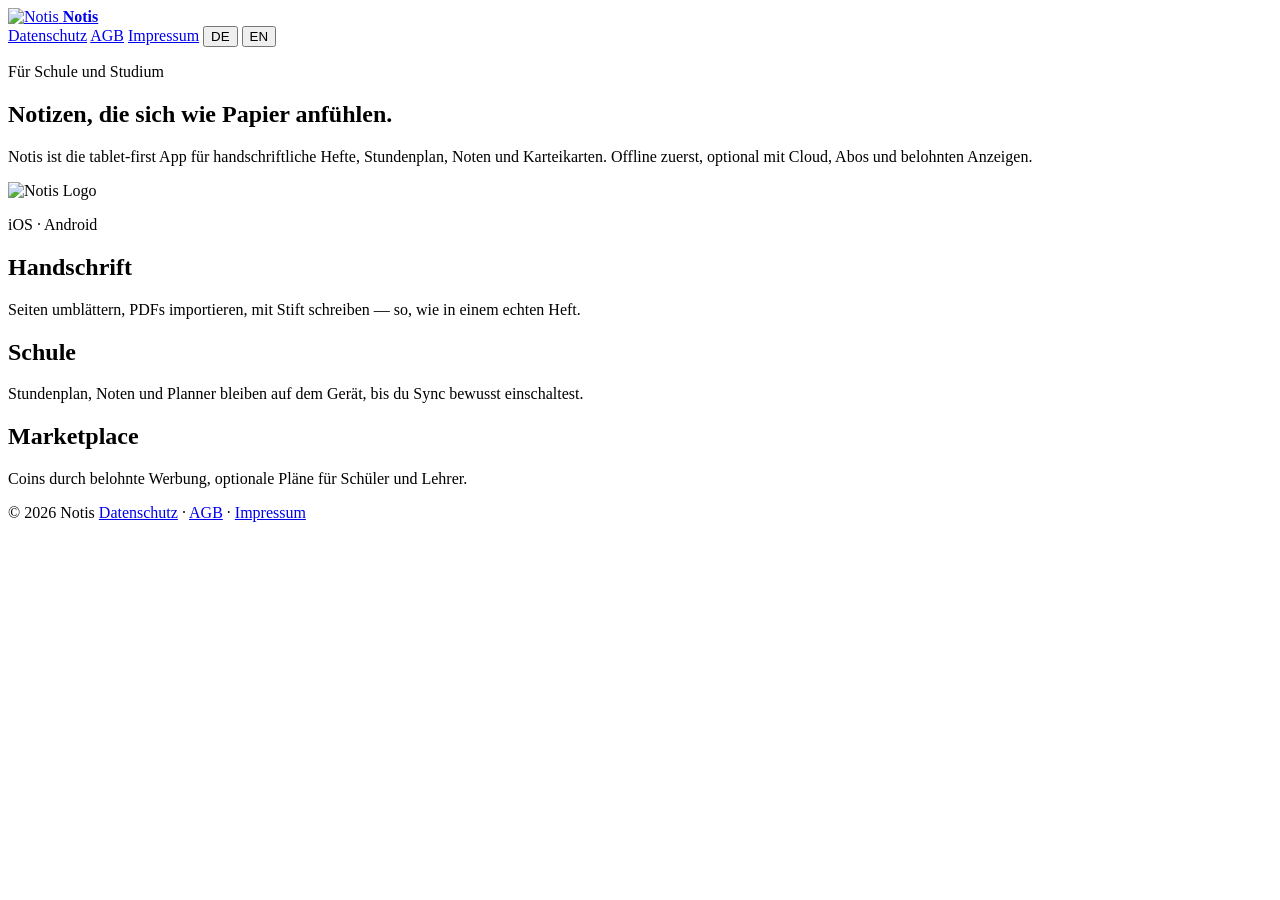
==== hosting/index.html @ 735ba94e "Wire live AdMob, the N logo, hosted legal pages, and the RevenueCat iOS key. Co-authored-by: Cursor " ====
<!DOCTYPE html>
<html lang="de">
<head>
  <meta charset="utf-8">
  <meta name="viewport" content="width=device-width, initial-scale=1">
  <title>Notis — Notizen für Schule und Studium</title>
  <meta name="description" content="Notis ist die tablet-first Notiz-App für Schule und Studium. Handschrift, Stundenplan, Karteikarten und Marketplace.">
  <link rel="icon" type="image/png" href="/img/app_icon.png">
  <link rel="apple-touch-icon" href="/img/app_icon.png">
  <link rel="preconnect" href="https://fonts.googleapis.com">
  <link rel="preconnect" href="https://fonts.gstatic.com" crossorigin>
  <link href="https://fonts.googleapis.com/css2?family=Outfit:wght@500;700&family=Source+Serif+4:opsz,wght@8..60,400;8..60,600&display=swap" rel="stylesheet">
  <link rel="stylesheet" href="/css/site.css">
</head>
<body>
  <div class="wrap">
    <header class="top">
      <a class="brand" href="/">
        <img src="/img/app_icon.png" alt="Notis">
        <strong>Notis</strong>
      </a>
      <nav class="nav">
        <a href="/datenschutz">Datenschutz</a>
        <a href="/agb">AGB</a>
        <a href="/impressum">Impressum</a>
        <span class="lang">
          <button type="button" data-set-lang="de">DE</button>
          <button type="button" data-set-lang="en">EN</button>
        </span>
      </nav>
    </header>

    <section class="hero">
      <div>
        <p class="kicker" data-lang="de">Für Schule und Studium</p>
        <p class="kicker" data-lang="en" hidden>For school and university</p>
        <h1 data-lang="de">Notizen, die sich wie Papier anfühlen.</h1>
        <h1 data-lang="en" hidden>Notes that still feel like paper.</h1>
        <p data-lang="de">Notis ist die tablet-first App für handschriftliche Hefte, Stundenplan, Noten und Karteikarten. Offline zuerst, optional mit Cloud, Abos und belohnten Anzeigen.</p>
        <p data-lang="en" hidden>Notis is a tablet-first app for handwritten notebooks, timetables, grades and flashcards. Offline first, with optional cloud, subscriptions and rewarded ads.</p>
      </div>
      <div class="hero-card">
        <img src="/img/app_icon.png" alt="Notis Logo">
        <p class="kicker">iOS · Android</p>
      </div>
    </section>

    <section class="grid">
      <article class="card">
        <h2 data-lang="de">Handschrift</h2>
        <h2 data-lang="en" hidden>Handwriting</h2>
        <p data-lang="de">Seiten umblättern, PDFs importieren, mit Stift schreiben — so, wie in einem echten Heft.</p>
        <p data-lang="en" hidden>Flip pages, import PDFs and write with a stylus, like a real notebook.</p>
      </article>
      <article class="card">
        <h2 data-lang="de">Schule</h2>
        <h2 data-lang="en" hidden>School</h2>
        <p data-lang="de">Stundenplan, Noten und Planner bleiben auf dem Gerät, bis du Sync bewusst einschaltest.</p>
        <p data-lang="en" hidden>Timetable, grades and planner stay on-device until you choose to sync.</p>
      </article>
      <article class="card">
        <h2 data-lang="de">Marketplace</h2>
        <h2 data-lang="en" hidden>Marketplace</h2>
        <p data-lang="de">Coins durch belohnte Werbung, optionale Pläne für Schüler und Lehrer.</p>
        <p data-lang="en" hidden>Earn coins from rewarded ads, with optional student and teacher plans.</p>
      </article>
    </section>

    <footer>
      <span>© 2026 Notis</span>
      <span>
        <a href="/datenschutz">Datenschutz</a> ·
        <a href="/agb">AGB</a> ·
        <a href="/impressum">Impressum</a>
      </span>
    </footer>
  </div>
  <script src="/js/site.js"></script>
</body>
</html>
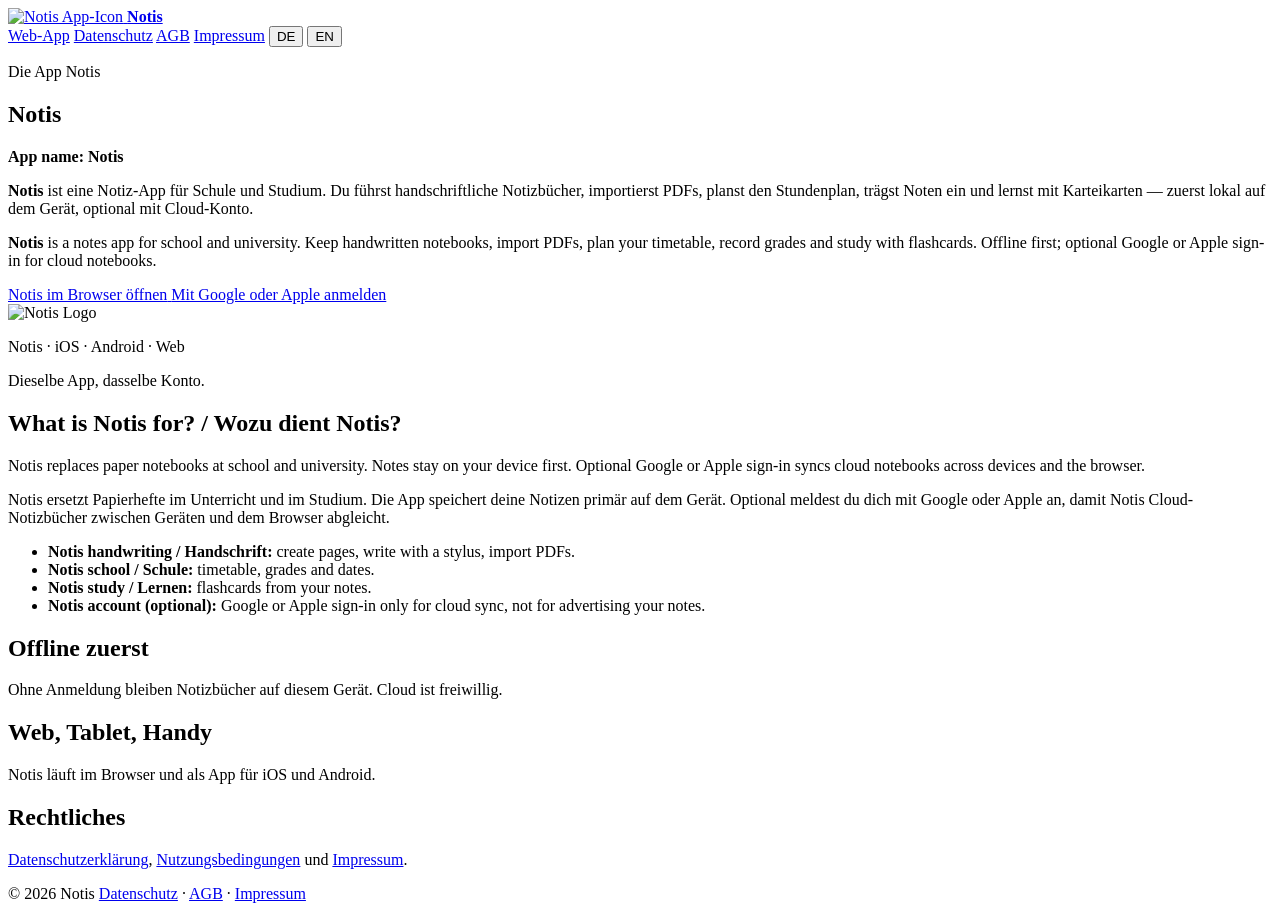
==== commit 6b5138b2: "Ship the web app with cloud login, public legal pages, and an App Store iOS workflow. Co-authored-by" ====
--- a/hosting/index.html
+++ b/hosting/index.html
@@ -3,23 +3,47 @@
 <head>
   <meta charset="utf-8">
   <meta name="viewport" content="width=device-width, initial-scale=1">
-  <title>Notis — Notizen für Schule und Studium</title>
-  <meta name="description" content="Notis ist die tablet-first Notiz-App für Schule und Studium. Handschrift, Stundenplan, Karteikarten und Marketplace.">
+  <title>Notis — Notiz-App für Schule und Studium</title>
+  <meta name="application-name" content="Notis">
+  <meta name="apple-mobile-web-app-title" content="Notis">
+  <meta name="description" content="Notis ist eine App für handschriftliche Notizbücher in Schule und Studium. Schreiben, Stundenplan, Noten und Karteikarten — offline zuerst, optional mit Cloud-Konto.">
+  <meta property="og:type" content="website">
+  <meta property="og:site_name" content="Notis">
+  <meta property="og:title" content="Notis">
+  <meta property="og:description" content="Notis is a notes app for school and university. Handwritten notebooks, timetable, grades and flashcards.">
+  <meta property="og:url" content="https://notis-2dee0.firebaseapp.com/">
+  <meta property="og:image" content="https://notis-2dee0.firebaseapp.com/img/app_icon.png">
+  <link rel="canonical" href="https://notis-2dee0.firebaseapp.com/">
   <link rel="icon" type="image/png" href="/img/app_icon.png">
   <link rel="apple-touch-icon" href="/img/app_icon.png">
   <link rel="preconnect" href="https://fonts.googleapis.com">
   <link rel="preconnect" href="https://fonts.gstatic.com" crossorigin>
   <link href="https://fonts.googleapis.com/css2?family=Outfit:wght@500;700&family=Source+Serif+4:opsz,wght@8..60,400;8..60,600&display=swap" rel="stylesheet">
   <link rel="stylesheet" href="/css/site.css">
+  <script type="application/ld+json">
+  {
+    "@context": "https://schema.org",
+    "@type": "SoftwareApplication",
+    "name": "Notis",
+    "applicationCategory": "EducationalApplication",
+    "operatingSystem": "Android, iOS, Web",
+    "url": "https://notis-2dee0.firebaseapp.com/",
+    "image": "https://notis-2dee0.firebaseapp.com/img/app_icon.png",
+    "description": "Notis is a notebook app for school and university: handwritten notes, timetable, grades and flashcards. Offline first, with optional cloud sign-in.",
+    "offers": { "@type": "Offer", "price": "0", "priceCurrency": "EUR" },
+    "publisher": { "@type": "Organization", "name": "Notis" }
+  }
+  </script>
 </head>
 <body>
   <div class="wrap">
     <header class="top">
       <a class="brand" href="/">
-        <img src="/img/app_icon.png" alt="Notis">
+        <img src="/img/app_icon.png" alt="Notis App-Icon">
         <strong>Notis</strong>
       </a>
       <nav class="nav">
+        <a href="/app/">Web-App</a>
         <a href="/datenschutz">Datenschutz</a>
         <a href="/agb">AGB</a>
         <a href="/impressum">Impressum</a>
@@ -32,37 +56,61 @@
 
     <section class="hero">
       <div>
-        <p class="kicker" data-lang="de">Für Schule und Studium</p>
-        <p class="kicker" data-lang="en" hidden>For school and university</p>
-        <h1 data-lang="de">Notizen, die sich wie Papier anfühlen.</h1>
-        <h1 data-lang="en" hidden>Notes that still feel like paper.</h1>
-        <p data-lang="de">Notis ist die tablet-first App für handschriftliche Hefte, Stundenplan, Noten und Karteikarten. Offline zuerst, optional mit Cloud, Abos und belohnten Anzeigen.</p>
-        <p data-lang="en" hidden>Notis is a tablet-first app for handwritten notebooks, timetables, grades and flashcards. Offline first, with optional cloud, subscriptions and rewarded ads.</p>
+        <p class="kicker" data-lang="de">Die App Notis</p>
+        <p class="kicker" data-lang="en" hidden>The Notis app</p>
+        <h1>Notis</h1>
+        <p><strong>App name: Notis</strong></p>
+        <p><strong>Notis</strong> ist eine Notiz-App für Schule und Studium. Du führst handschriftliche Notizbücher, importierst PDFs, planst den Stundenplan, trägst Noten ein und lernst mit Karteikarten — zuerst lokal auf dem Gerät, optional mit Cloud-Konto.</p>
+        <p><strong>Notis</strong> is a notes app for school and university. Keep handwritten notebooks, import PDFs, plan your timetable, record grades and study with flashcards. Offline first; optional Google or Apple sign-in for cloud notebooks.</p>
+        <div class="cta-row">
+          <a class="btn btn-primary" href="/app/">
+            <span data-lang="de">Notis im Browser öffnen</span>
+            <span data-lang="en" hidden>Open Notis in the browser</span>
+          </a>
+          <a class="btn btn-ghost" href="/app/">
+            <span data-lang="de">Mit Google oder Apple anmelden</span>
+            <span data-lang="en" hidden>Sign in with Google or Apple</span>
+          </a>
+        </div>
       </div>
       <div class="hero-card">
         <img src="/img/app_icon.png" alt="Notis Logo">
-        <p class="kicker">iOS · Android</p>
+        <p class="kicker">Notis · iOS · Android · Web</p>
+        <p data-lang="de">Dieselbe App, dasselbe Konto.</p>
+        <p data-lang="en" hidden>The same app, the same account.</p>
       </div>
+    </section>
+
+    <section class="purpose">
+      <h2>What is Notis for? / Wozu dient Notis?</h2>
+      <p>Notis replaces paper notebooks at school and university. Notes stay on your device first. Optional Google or Apple sign-in syncs cloud notebooks across devices and the browser.</p>
+      <p>Notis ersetzt Papierhefte im Unterricht und im Studium. Die App speichert deine Notizen primär auf dem Gerät. Optional meldest du dich mit Google oder Apple an, damit Notis Cloud-Notizbücher zwischen Geräten und dem Browser abgleicht.</p>
+      <ul>
+        <li><strong>Notis handwriting / Handschrift:</strong> create pages, write with a stylus, import PDFs.</li>
+        <li><strong>Notis school / Schule:</strong> timetable, grades and dates.</li>
+        <li><strong>Notis study / Lernen:</strong> flashcards from your notes.</li>
+        <li><strong>Notis account (optional):</strong> Google or Apple sign-in only for cloud sync, not for advertising your notes.</li>
+      </ul>
     </section>
 
     <section class="grid">
       <article class="card">
-        <h2 data-lang="de">Handschrift</h2>
-        <h2 data-lang="en" hidden>Handwriting</h2>
-        <p data-lang="de">Seiten umblättern, PDFs importieren, mit Stift schreiben — so, wie in einem echten Heft.</p>
-        <p data-lang="en" hidden>Flip pages, import PDFs and write with a stylus, like a real notebook.</p>
+        <h2 data-lang="de">Offline zuerst</h2>
+        <h2 data-lang="en" hidden>Offline first</h2>
+        <p data-lang="de">Ohne Anmeldung bleiben Notizbücher auf diesem Gerät. Cloud ist freiwillig.</p>
+        <p data-lang="en" hidden>Without signing in, notebooks stay on this device. Cloud is optional.</p>
       </article>
       <article class="card">
-        <h2 data-lang="de">Schule</h2>
-        <h2 data-lang="en" hidden>School</h2>
-        <p data-lang="de">Stundenplan, Noten und Planner bleiben auf dem Gerät, bis du Sync bewusst einschaltest.</p>
-        <p data-lang="en" hidden>Timetable, grades and planner stay on-device until you choose to sync.</p>
+        <h2 data-lang="de">Web, Tablet, Handy</h2>
+        <h2 data-lang="en" hidden>Web, tablet, phone</h2>
+        <p data-lang="de">Notis läuft im Browser und als App für iOS und Android.</p>
+        <p data-lang="en" hidden>Notis runs in the browser and as an iOS and Android app.</p>
       </article>
       <article class="card">
-        <h2 data-lang="de">Marketplace</h2>
-        <h2 data-lang="en" hidden>Marketplace</h2>
-        <p data-lang="de">Coins durch belohnte Werbung, optionale Pläne für Schüler und Lehrer.</p>
-        <p data-lang="en" hidden>Earn coins from rewarded ads, with optional student and teacher plans.</p>
+        <h2 data-lang="de">Rechtliches</h2>
+        <h2 data-lang="en" hidden>Legal</h2>
+        <p data-lang="de"><a href="/datenschutz">Datenschutzerklärung</a>, <a href="/agb">Nutzungsbedingungen</a> und <a href="/impressum">Impressum</a>.</p>
+        <p data-lang="en" hidden><a href="/datenschutz">Privacy policy</a>, <a href="/agb">terms</a> and <a href="/impressum">legal notice</a>.</p>
       </article>
     </section>
 
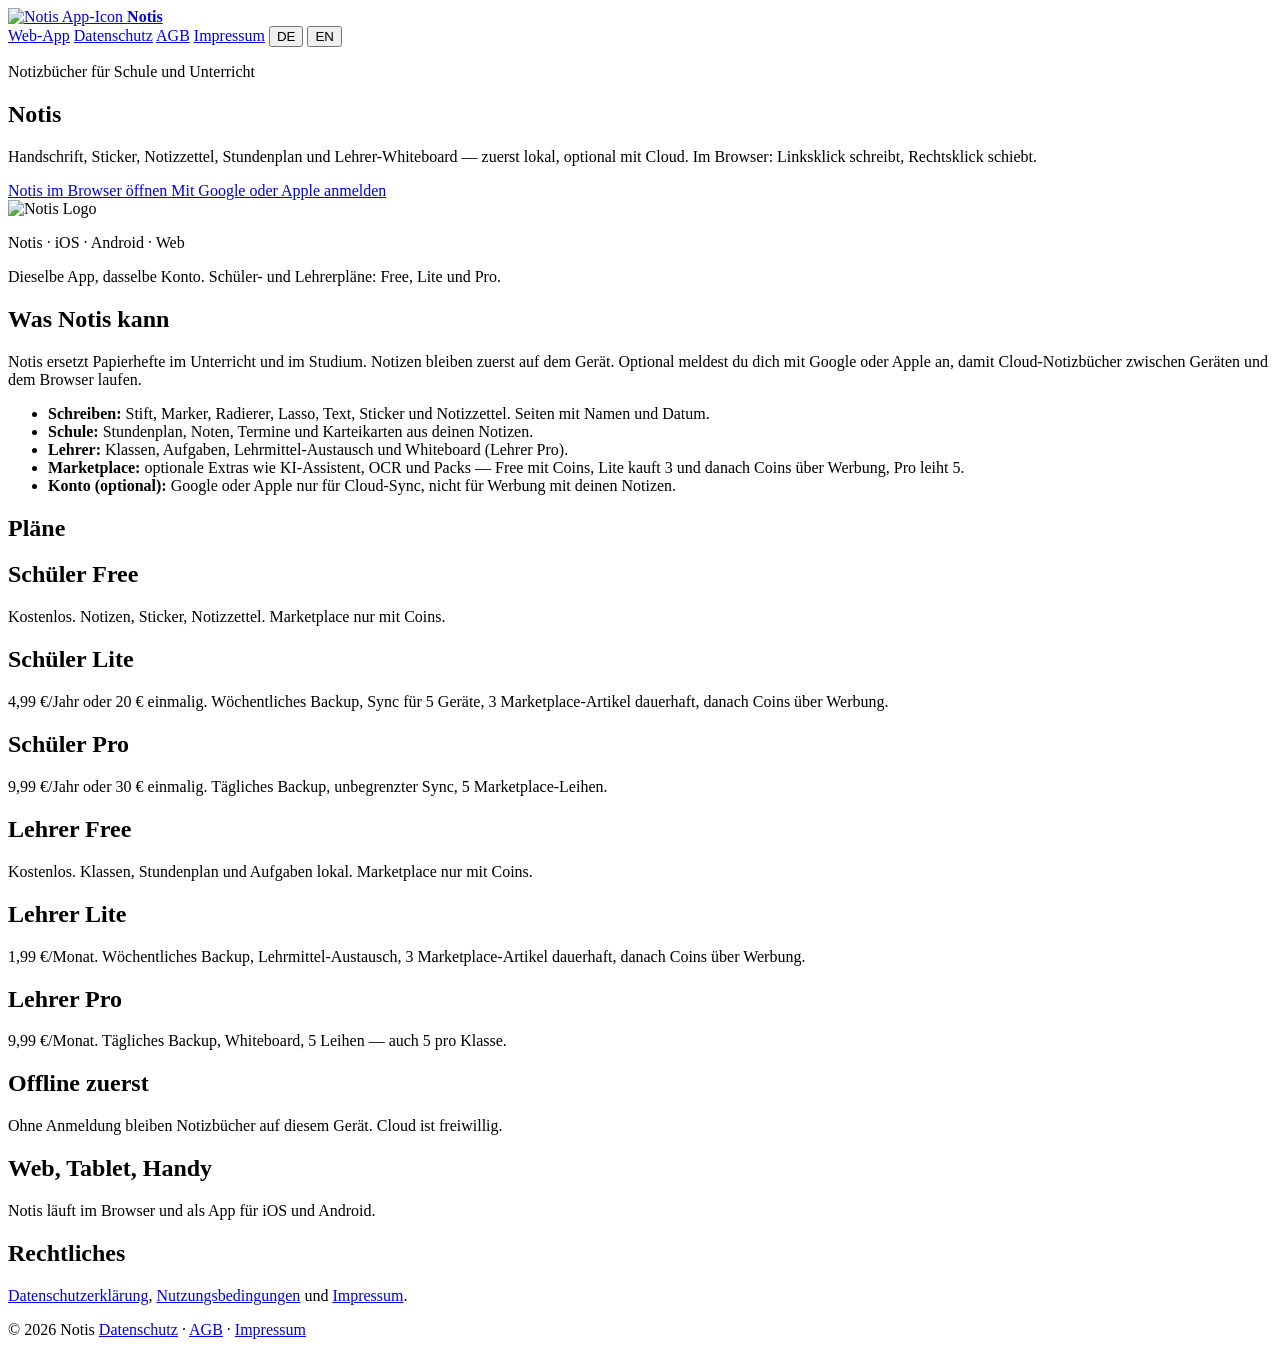
==== commit f97c37aa: "Ship Studio chrome, marketplace plans, and account handover. Web and unsigned iOS deploy from main. " ====
--- a/hosting/index.html
+++ b/hosting/index.html
@@ -6,11 +6,11 @@
   <title>Notis — Notiz-App für Schule und Studium</title>
   <meta name="application-name" content="Notis">
   <meta name="apple-mobile-web-app-title" content="Notis">
-  <meta name="description" content="Notis ist eine App für handschriftliche Notizbücher in Schule und Studium. Schreiben, Stundenplan, Noten und Karteikarten — offline zuerst, optional mit Cloud-Konto.">
+  <meta name="description" content="Notis: handschriftliche Notizbücher für Schule und Unterricht. Sticker, Notizzettel, Stundenplan, Lehrer-Whiteboard, Marketplace. Offline zuerst, optional Cloud.">
   <meta property="og:type" content="website">
   <meta property="og:site_name" content="Notis">
   <meta property="og:title" content="Notis">
-  <meta property="og:description" content="Notis is a notes app for school and university. Handwritten notebooks, timetable, grades and flashcards.">
+  <meta property="og:description" content="Handwritten notebooks, stickers, sticky notes, timetable and teacher tools. Offline first, optional cloud.">
   <meta property="og:url" content="https://notis-2dee0.firebaseapp.com/">
   <meta property="og:image" content="https://notis-2dee0.firebaseapp.com/img/app_icon.png">
   <link rel="canonical" href="https://notis-2dee0.firebaseapp.com/">
@@ -56,12 +56,11 @@
 
     <section class="hero">
       <div>
-        <p class="kicker" data-lang="de">Die App Notis</p>
-        <p class="kicker" data-lang="en" hidden>The Notis app</p>
+        <p class="kicker" data-lang="de">Notizbücher für Schule und Unterricht</p>
+        <p class="kicker" data-lang="en" hidden>Notebooks for school and class</p>
         <h1>Notis</h1>
-        <p><strong>App name: Notis</strong></p>
-        <p><strong>Notis</strong> ist eine Notiz-App für Schule und Studium. Du führst handschriftliche Notizbücher, importierst PDFs, planst den Stundenplan, trägst Noten ein und lernst mit Karteikarten — zuerst lokal auf dem Gerät, optional mit Cloud-Konto.</p>
-        <p><strong>Notis</strong> is a notes app for school and university. Keep handwritten notebooks, import PDFs, plan your timetable, record grades and study with flashcards. Offline first; optional Google or Apple sign-in for cloud notebooks.</p>
+        <p data-lang="de">Handschrift, Sticker, Notizzettel, Stundenplan und Lehrer-Whiteboard — zuerst lokal, optional mit Cloud. Im Browser: Linksklick schreibt, Rechtsklick schiebt.</p>
+        <p data-lang="en" hidden>Handwriting, stickers, sticky notes, timetable and a teacher whiteboard — on-device first, optional cloud. In the browser: left-click writes, right-click pans.</p>
         <div class="cta-row">
           <a class="btn btn-primary" href="/app/">
             <span data-lang="de">Notis im Browser öffnen</span>
@@ -76,21 +75,73 @@
       <div class="hero-card">
         <img src="/img/app_icon.png" alt="Notis Logo">
         <p class="kicker">Notis · iOS · Android · Web</p>
-        <p data-lang="de">Dieselbe App, dasselbe Konto.</p>
-        <p data-lang="en" hidden>The same app, the same account.</p>
+        <p data-lang="de">Dieselbe App, dasselbe Konto. Schüler- und Lehrerpläne: Free, Lite und Pro.</p>
+        <p data-lang="en" hidden>The same app, the same account. Student and teacher plans: Free, Lite and Pro.</p>
       </div>
     </section>
 
     <section class="purpose">
-      <h2>What is Notis for? / Wozu dient Notis?</h2>
-      <p>Notis replaces paper notebooks at school and university. Notes stay on your device first. Optional Google or Apple sign-in syncs cloud notebooks across devices and the browser.</p>
-      <p>Notis ersetzt Papierhefte im Unterricht und im Studium. Die App speichert deine Notizen primär auf dem Gerät. Optional meldest du dich mit Google oder Apple an, damit Notis Cloud-Notizbücher zwischen Geräten und dem Browser abgleicht.</p>
-      <ul>
-        <li><strong>Notis handwriting / Handschrift:</strong> create pages, write with a stylus, import PDFs.</li>
-        <li><strong>Notis school / Schule:</strong> timetable, grades and dates.</li>
-        <li><strong>Notis study / Lernen:</strong> flashcards from your notes.</li>
-        <li><strong>Notis account (optional):</strong> Google or Apple sign-in only for cloud sync, not for advertising your notes.</li>
+      <h2 data-lang="de">Was Notis kann</h2>
+      <h2 data-lang="en" hidden>What Notis does</h2>
+      <p data-lang="de">Notis ersetzt Papierhefte im Unterricht und im Studium. Notizen bleiben zuerst auf dem Gerät. Optional meldest du dich mit Google oder Apple an, damit Cloud-Notizbücher zwischen Geräten und dem Browser laufen.</p>
+      <p data-lang="en" hidden>Notis replaces paper notebooks at school and university. Notes stay on your device first. Optional Google or Apple sign-in syncs cloud notebooks across devices and the browser.</p>
+      <ul data-lang="de">
+        <li><strong>Schreiben:</strong> Stift, Marker, Radierer, Lasso, Text, Sticker und Notizzettel. Seiten mit Namen und Datum.</li>
+        <li><strong>Schule:</strong> Stundenplan, Noten, Termine und Karteikarten aus deinen Notizen.</li>
+        <li><strong>Lehrer:</strong> Klassen, Aufgaben, Lehrmittel-Austausch und Whiteboard (Lehrer Pro).</li>
+        <li><strong>Marketplace:</strong> optionale Extras wie KI-Assistent, OCR und Packs — Free mit Coins, Lite kauft 3 und danach Coins über Werbung, Pro leiht 5.</li>
+        <li><strong>Konto (optional):</strong> Google oder Apple nur für Cloud-Sync, nicht für Werbung mit deinen Notizen.</li>
       </ul>
+      <ul data-lang="en" hidden>
+        <li><strong>Writing:</strong> pen, marker, eraser, lasso, text, stickers and sticky notes. Pages with names and dates.</li>
+        <li><strong>School:</strong> timetable, grades, dates and flashcards from your notes.</li>
+        <li><strong>Teachers:</strong> classes, assignments, material exchange and whiteboard (Teacher Pro).</li>
+        <li><strong>Marketplace:</strong> extras such as the AI assistant, OCR and packs — Free with coins, Lite buys 3 then coins from ads, Pro borrows 5.</li>
+        <li><strong>Account (optional):</strong> Google or Apple only for cloud sync, not to advertise your notes.</li>
+      </ul>
+    </section>
+
+    <section class="purpose">
+      <h2 data-lang="de">Pläne</h2>
+      <h2 data-lang="en" hidden>Plans</h2>
+      <div class="plan-grid">
+        <article class="card">
+          <h2 data-lang="de">Schüler Free</h2>
+          <h2 data-lang="en" hidden>Student Free</h2>
+          <p data-lang="de">Kostenlos. Notizen, Sticker, Notizzettel. Marketplace nur mit Coins.</p>
+          <p data-lang="en" hidden>Free. Notes, stickers, sticky notes. Marketplace with coins only.</p>
+        </article>
+        <article class="card">
+          <h2 data-lang="de">Schüler Lite</h2>
+          <h2 data-lang="en" hidden>Student Lite</h2>
+          <p data-lang="de">4,99 €/Jahr oder 20 € einmalig. Wöchentliches Backup, Sync für 5 Geräte, 3 Marketplace-Artikel dauerhaft, danach Coins über Werbung.</p>
+          <p data-lang="en" hidden>€4.99/year or €20 lifetime. Weekly backup, sync on 5 devices, 3 permanent marketplace items, then coins from ads.</p>
+        </article>
+        <article class="card">
+          <h2 data-lang="de">Schüler Pro</h2>
+          <h2 data-lang="en" hidden>Student Pro</h2>
+          <p data-lang="de">9,99 €/Jahr oder 30 € einmalig. Tägliches Backup, unbegrenzter Sync, 5 Marketplace-Leihen.</p>
+          <p data-lang="en" hidden>€9.99/year or €30 lifetime. Daily backup, unlimited sync, 5 marketplace loans.</p>
+        </article>
+        <article class="card">
+          <h2 data-lang="de">Lehrer Free</h2>
+          <h2 data-lang="en" hidden>Teacher Free</h2>
+          <p data-lang="de">Kostenlos. Klassen, Stundenplan und Aufgaben lokal. Marketplace nur mit Coins.</p>
+          <p data-lang="en" hidden>Free. Classes, timetable and assignments on device. Marketplace with coins only.</p>
+        </article>
+        <article class="card">
+          <h2 data-lang="de">Lehrer Lite</h2>
+          <h2 data-lang="en" hidden>Teacher Lite</h2>
+          <p data-lang="de">1,99 €/Monat. Wöchentliches Backup, Lehrmittel-Austausch, 3 Marketplace-Artikel dauerhaft, danach Coins über Werbung.</p>
+          <p data-lang="en" hidden>€1.99/month. Weekly backup, teacher exchange, 3 permanent marketplace items, then coins from ads.</p>
+        </article>
+        <article class="card">
+          <h2 data-lang="de">Lehrer Pro</h2>
+          <h2 data-lang="en" hidden>Teacher Pro</h2>
+          <p data-lang="de">9,99 €/Monat. Tägliches Backup, Whiteboard, 5 Leihen — auch 5 pro Klasse.</p>
+          <p data-lang="en" hidden>€9.99/month. Daily backup, whiteboard, 5 loans — including 5 per class.</p>
+        </article>
+      </div>
     </section>
 
     <section class="grid">
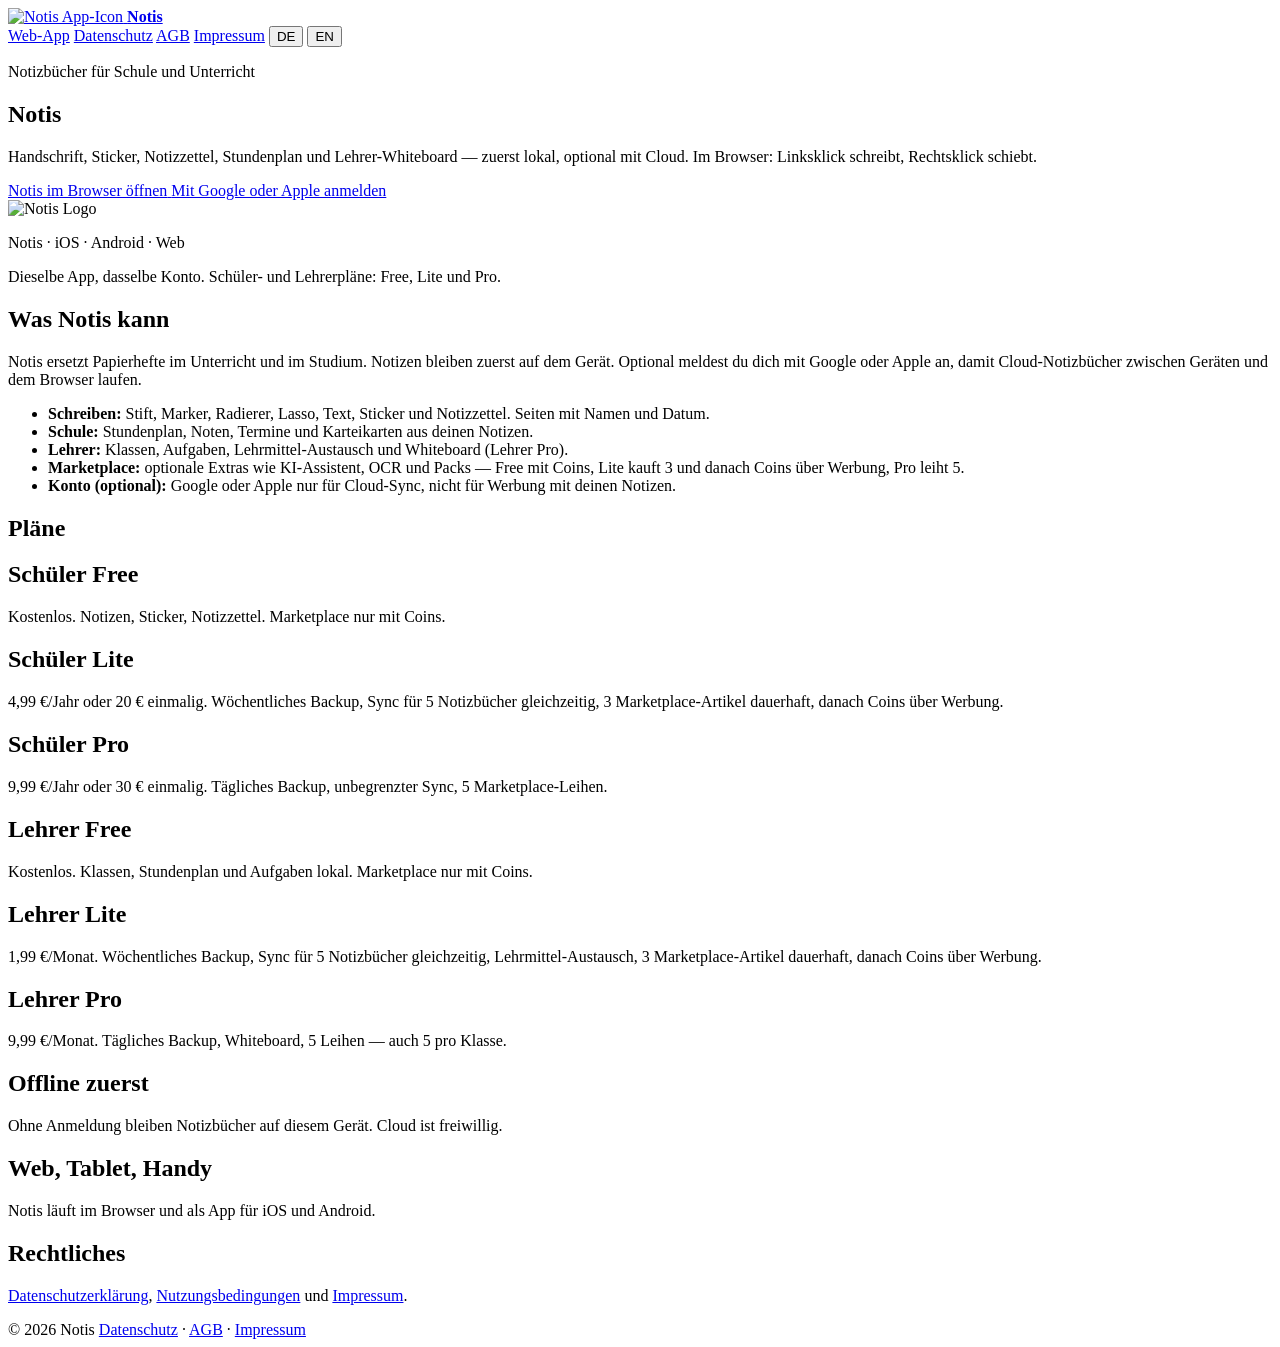
==== commit 68c2477b: "Ship in-app account deletion, park nearby-sync, and Lite's 5-notebook cloud cap. Co-authored-by: Cur" ====
--- a/hosting/index.html
+++ b/hosting/index.html
@@ -114,8 +114,8 @@
         <article class="card">
           <h2 data-lang="de">Schüler Lite</h2>
           <h2 data-lang="en" hidden>Student Lite</h2>
-          <p data-lang="de">4,99 €/Jahr oder 20 € einmalig. Wöchentliches Backup, Sync für 5 Geräte, 3 Marketplace-Artikel dauerhaft, danach Coins über Werbung.</p>
-          <p data-lang="en" hidden>€4.99/year or €20 lifetime. Weekly backup, sync on 5 devices, 3 permanent marketplace items, then coins from ads.</p>
+          <p data-lang="de">4,99 €/Jahr oder 20 € einmalig. Wöchentliches Backup, Sync für 5 Notizbücher gleichzeitig, 3 Marketplace-Artikel dauerhaft, danach Coins über Werbung.</p>
+          <p data-lang="en" hidden>€4.99/year or €20 lifetime. Weekly backup, sync for 5 notebooks at a time, 3 permanent marketplace items, then coins from ads.</p>
         </article>
         <article class="card">
           <h2 data-lang="de">Schüler Pro</h2>
@@ -132,8 +132,8 @@
         <article class="card">
           <h2 data-lang="de">Lehrer Lite</h2>
           <h2 data-lang="en" hidden>Teacher Lite</h2>
-          <p data-lang="de">1,99 €/Monat. Wöchentliches Backup, Lehrmittel-Austausch, 3 Marketplace-Artikel dauerhaft, danach Coins über Werbung.</p>
-          <p data-lang="en" hidden>€1.99/month. Weekly backup, teacher exchange, 3 permanent marketplace items, then coins from ads.</p>
+          <p data-lang="de">1,99 €/Monat. Wöchentliches Backup, Sync für 5 Notizbücher gleichzeitig, Lehrmittel-Austausch, 3 Marketplace-Artikel dauerhaft, danach Coins über Werbung.</p>
+          <p data-lang="en" hidden>€1.99/month. Weekly backup, sync for 5 notebooks at a time, teacher exchange, 3 permanent marketplace items, then coins from ads.</p>
         </article>
         <article class="card">
           <h2 data-lang="de">Lehrer Pro</h2>
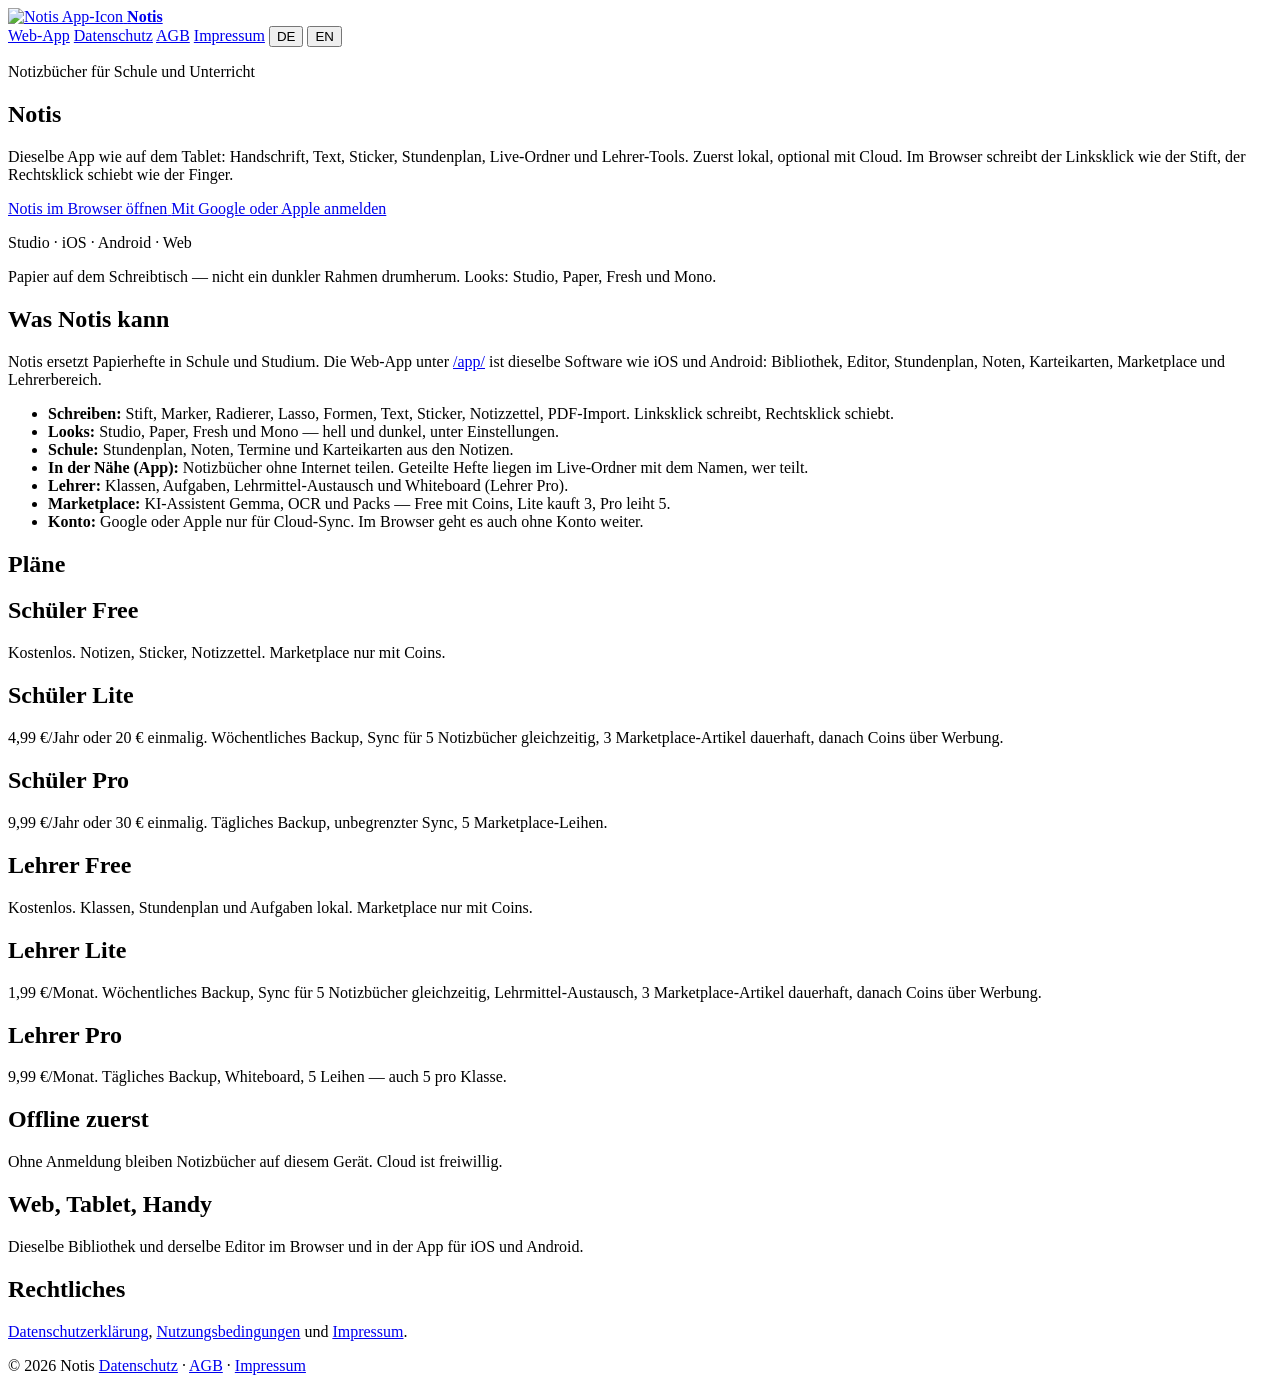
==== commit 02d4aa7f: "Keep a pinned ruler still while drawing, and stop accidental presentation mode. Move undo below the " ====
--- a/hosting/index.html
+++ b/hosting/index.html
@@ -3,23 +3,24 @@
 <head>
   <meta charset="utf-8">
   <meta name="viewport" content="width=device-width, initial-scale=1">
-  <title>Notis — Notiz-App für Schule und Studium</title>
+  <title>Notis — Notizbücher für Schule und Studium</title>
   <meta name="application-name" content="Notis">
   <meta name="apple-mobile-web-app-title" content="Notis">
-  <meta name="description" content="Notis: handschriftliche Notizbücher für Schule und Unterricht. Sticker, Notizzettel, Stundenplan, Lehrer-Whiteboard, Marketplace. Offline zuerst, optional Cloud.">
+  <meta name="theme-color" content="#5B4BE0">
+  <meta name="description" content="Notis: handschriftliche Notizbücher mit Stift, Text, Sticker, Stundenplan, Live-Ordner und Lehrer-Tools. Offline zuerst, optional Cloud. Im Browser: Linksklick schreibt, Rechtsklick schiebt.">
   <meta property="og:type" content="website">
   <meta property="og:site_name" content="Notis">
   <meta property="og:title" content="Notis">
-  <meta property="og:description" content="Handwritten notebooks, stickers, sticky notes, timetable and teacher tools. Offline first, optional cloud.">
-  <meta property="og:url" content="https://notis-2dee0.firebaseapp.com/">
-  <meta property="og:image" content="https://notis-2dee0.firebaseapp.com/img/app_icon.png">
-  <link rel="canonical" href="https://notis-2dee0.firebaseapp.com/">
+  <meta property="og:description" content="Handwritten notebooks for school: stylus, text, stickers, timetable, nearby share and teacher tools. Offline first, optional cloud.">
+  <meta property="og:url" content="https://notis-notizbuecher.web.app/">
+  <meta property="og:image" content="https://notis-notizbuecher.web.app/img/app_icon.png">
+  <link rel="canonical" href="https://notis-notizbuecher.web.app/">
   <link rel="icon" type="image/png" href="/img/app_icon.png">
   <link rel="apple-touch-icon" href="/img/app_icon.png">
   <link rel="preconnect" href="https://fonts.googleapis.com">
   <link rel="preconnect" href="https://fonts.gstatic.com" crossorigin>
-  <link href="https://fonts.googleapis.com/css2?family=Outfit:wght@500;700&family=Source+Serif+4:opsz,wght@8..60,400;8..60,600&display=swap" rel="stylesheet">
-  <link rel="stylesheet" href="/css/site.css">
+  <link href="https://fonts.googleapis.com/css2?family=Inter:wght@400;500;600&family=Plus+Jakarta+Sans:wght@600;700;800&display=swap" rel="stylesheet">
+  <link rel="stylesheet" href="/css/site.css?v=20260819">
   <script type="application/ld+json">
   {
     "@context": "https://schema.org",
@@ -27,9 +28,9 @@
     "name": "Notis",
     "applicationCategory": "EducationalApplication",
     "operatingSystem": "Android, iOS, Web",
-    "url": "https://notis-2dee0.firebaseapp.com/",
-    "image": "https://notis-2dee0.firebaseapp.com/img/app_icon.png",
-    "description": "Notis is a notebook app for school and university: handwritten notes, timetable, grades and flashcards. Offline first, with optional cloud sign-in.",
+    "url": "https://notis-notizbuecher.web.app/",
+    "image": "https://notis-notizbuecher.web.app/img/app_icon.png",
+    "description": "Notis is a notebook app for school and university: handwriting, timetable, grades, flashcards and nearby sharing. Offline first, with optional cloud sign-in.",
     "offers": { "@type": "Offer", "price": "0", "priceCurrency": "EUR" },
     "publisher": { "@type": "Organization", "name": "Notis" }
   }
@@ -59,8 +60,8 @@
         <p class="kicker" data-lang="de">Notizbücher für Schule und Unterricht</p>
         <p class="kicker" data-lang="en" hidden>Notebooks for school and class</p>
         <h1>Notis</h1>
-        <p data-lang="de">Handschrift, Sticker, Notizzettel, Stundenplan und Lehrer-Whiteboard — zuerst lokal, optional mit Cloud. Im Browser: Linksklick schreibt, Rechtsklick schiebt.</p>
-        <p data-lang="en" hidden>Handwriting, stickers, sticky notes, timetable and a teacher whiteboard — on-device first, optional cloud. In the browser: left-click writes, right-click pans.</p>
+        <p data-lang="de">Dieselbe App wie auf dem Tablet: Handschrift, Text, Sticker, Stundenplan, Live-Ordner und Lehrer-Tools. Zuerst lokal, optional mit Cloud. Im Browser schreibt der Linksklick wie der Stift, der Rechtsklick schiebt wie der Finger.</p>
+        <p data-lang="en" hidden>The same app as on the tablet: handwriting, text, stickers, timetable, Live folder and teacher tools. On-device first, optional cloud. In the browser, left-click writes like the stylus and right-click pans like a finger.</p>
         <div class="cta-row">
           <a class="btn btn-primary" href="/app/">
             <span data-lang="de">Notis im Browser öffnen</span>
@@ -73,31 +74,36 @@
         </div>
       </div>
       <div class="hero-card">
-        <img src="/img/app_icon.png" alt="Notis Logo">
-        <p class="kicker">Notis · iOS · Android · Web</p>
-        <p data-lang="de">Dieselbe App, dasselbe Konto. Schüler- und Lehrerpläne: Free, Lite und Pro.</p>
-        <p data-lang="en" hidden>The same app, the same account. Student and teacher plans: Free, Lite and Pro.</p>
+        <div class="desk-page">
+          <p class="kicker">Studio · iOS · Android · Web</p>
+          <p data-lang="de">Papier auf dem Schreibtisch — nicht ein dunkler Rahmen drumherum. Looks: Studio, Paper, Fresh und Mono.</p>
+          <p data-lang="en" hidden>Paper on a desk — not a dark frame around it. Looks: Studio, Paper, Fresh and Mono.</p>
+        </div>
       </div>
     </section>
 
     <section class="purpose">
       <h2 data-lang="de">Was Notis kann</h2>
       <h2 data-lang="en" hidden>What Notis does</h2>
-      <p data-lang="de">Notis ersetzt Papierhefte im Unterricht und im Studium. Notizen bleiben zuerst auf dem Gerät. Optional meldest du dich mit Google oder Apple an, damit Cloud-Notizbücher zwischen Geräten und dem Browser laufen.</p>
-      <p data-lang="en" hidden>Notis replaces paper notebooks at school and university. Notes stay on your device first. Optional Google or Apple sign-in syncs cloud notebooks across devices and the browser.</p>
+      <p data-lang="de">Notis ersetzt Papierhefte in Schule und Studium. Die Web-App unter <a href="/app/">/app/</a> ist dieselbe Software wie iOS und Android: Bibliothek, Editor, Stundenplan, Noten, Karteikarten, Marketplace und Lehrerbereich.</p>
+      <p data-lang="en" hidden>Notis replaces paper notebooks at school and university. The web app at <a href="/app/">/app/</a> is the same software as iOS and Android: library, editor, timetable, grades, flashcards, marketplace and teacher tools.</p>
       <ul data-lang="de">
-        <li><strong>Schreiben:</strong> Stift, Marker, Radierer, Lasso, Text, Sticker und Notizzettel. Seiten mit Namen und Datum.</li>
-        <li><strong>Schule:</strong> Stundenplan, Noten, Termine und Karteikarten aus deinen Notizen.</li>
+        <li><strong>Schreiben:</strong> Stift, Marker, Radierer, Lasso, Formen, Text, Sticker, Notizzettel, PDF-Import. Linksklick schreibt, Rechtsklick schiebt.</li>
+        <li><strong>Looks:</strong> Studio, Paper, Fresh und Mono — hell und dunkel, unter Einstellungen.</li>
+        <li><strong>Schule:</strong> Stundenplan, Noten, Termine und Karteikarten aus den Notizen.</li>
+        <li><strong>In der Nähe (App):</strong> Notizbücher ohne Internet teilen. Geteilte Hefte liegen im Live-Ordner mit dem Namen, wer teilt.</li>
         <li><strong>Lehrer:</strong> Klassen, Aufgaben, Lehrmittel-Austausch und Whiteboard (Lehrer Pro).</li>
-        <li><strong>Marketplace:</strong> optionale Extras wie KI-Assistent, OCR und Packs — Free mit Coins, Lite kauft 3 und danach Coins über Werbung, Pro leiht 5.</li>
-        <li><strong>Konto (optional):</strong> Google oder Apple nur für Cloud-Sync, nicht für Werbung mit deinen Notizen.</li>
+        <li><strong>Marketplace:</strong> KI-Assistent Gemma, OCR und Packs — Free mit Coins, Lite kauft 3, Pro leiht 5.</li>
+        <li><strong>Konto:</strong> Google oder Apple nur für Cloud-Sync. Im Browser geht es auch ohne Konto weiter.</li>
       </ul>
       <ul data-lang="en" hidden>
-        <li><strong>Writing:</strong> pen, marker, eraser, lasso, text, stickers and sticky notes. Pages with names and dates.</li>
+        <li><strong>Writing:</strong> pen, marker, eraser, lasso, shapes, text, stickers, sticky notes, PDF import. Left-click writes, right-click pans.</li>
+        <li><strong>Looks:</strong> Studio, Paper, Fresh and Mono — light and dark, under Settings.</li>
         <li><strong>School:</strong> timetable, grades, dates and flashcards from your notes.</li>
+        <li><strong>Nearby (app):</strong> share notebooks without internet. Shared books land in the Live folder with who shared them.</li>
         <li><strong>Teachers:</strong> classes, assignments, material exchange and whiteboard (Teacher Pro).</li>
-        <li><strong>Marketplace:</strong> extras such as the AI assistant, OCR and packs — Free with coins, Lite buys 3 then coins from ads, Pro borrows 5.</li>
-        <li><strong>Account (optional):</strong> Google or Apple only for cloud sync, not to advertise your notes.</li>
+        <li><strong>Marketplace:</strong> Gemma AI, OCR and packs — Free with coins, Lite buys 3, Pro borrows 5.</li>
+        <li><strong>Account:</strong> Google or Apple only for cloud sync. In the browser you can continue without an account.</li>
       </ul>
     </section>
 
@@ -154,8 +160,8 @@
       <article class="card">
         <h2 data-lang="de">Web, Tablet, Handy</h2>
         <h2 data-lang="en" hidden>Web, tablet, phone</h2>
-        <p data-lang="de">Notis läuft im Browser und als App für iOS und Android.</p>
-        <p data-lang="en" hidden>Notis runs in the browser and as an iOS and Android app.</p>
+        <p data-lang="de">Dieselbe Bibliothek und derselbe Editor im Browser und in der App für iOS und Android.</p>
+        <p data-lang="en" hidden>The same library and editor in the browser and in the iOS and Android app.</p>
       </article>
       <article class="card">
         <h2 data-lang="de">Rechtliches</h2>
@@ -174,6 +180,6 @@
       </span>
     </footer>
   </div>
-  <script src="/js/site.js"></script>
+  <script src="/js/site.js?v=20260819"></script>
 </body>
 </html>
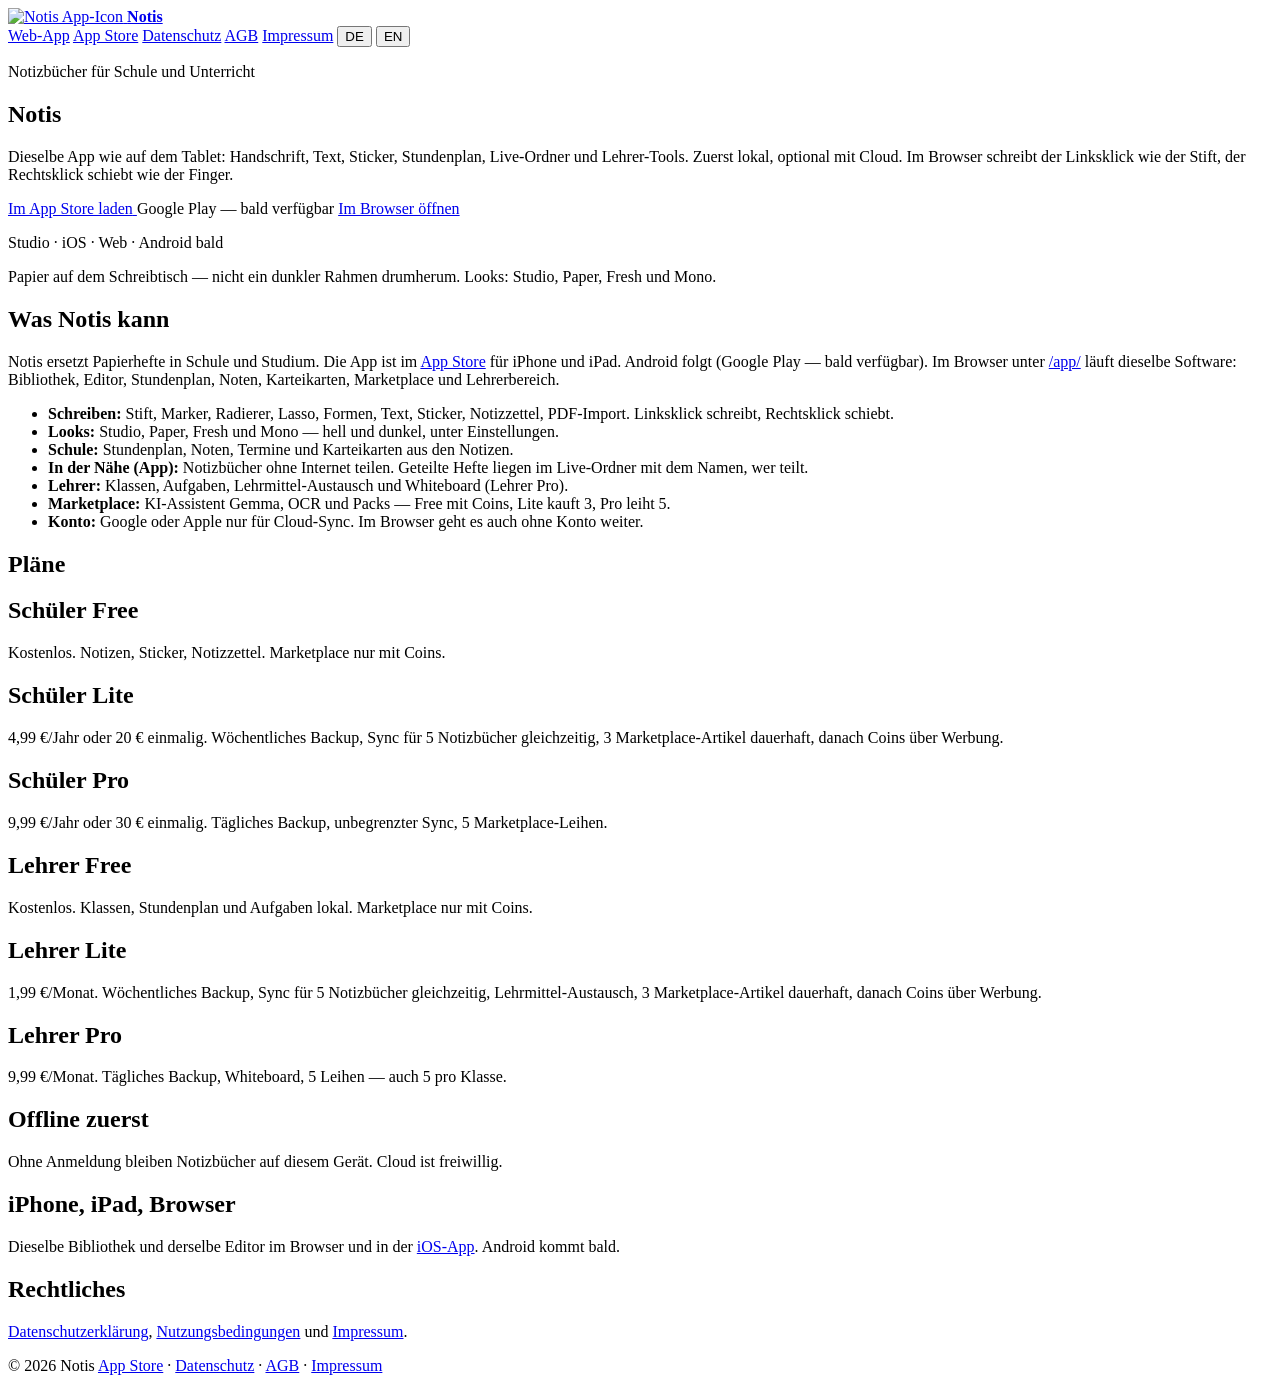
==== commit 79983fc4: "Turn commerce back on after review, stop stylus lift connectors, and put the App Store link on the s" ====
--- a/hosting/index.html
+++ b/hosting/index.html
@@ -20,15 +20,17 @@
   <link rel="preconnect" href="https://fonts.googleapis.com">
   <link rel="preconnect" href="https://fonts.gstatic.com" crossorigin>
   <link href="https://fonts.googleapis.com/css2?family=Inter:wght@400;500;600&family=Plus+Jakarta+Sans:wght@600;700;800&display=swap" rel="stylesheet">
-  <link rel="stylesheet" href="/css/site.css?v=20260819">
+  <link rel="stylesheet" href="/css/site.css?v=20260905">
   <script type="application/ld+json">
   {
     "@context": "https://schema.org",
     "@type": "SoftwareApplication",
     "name": "Notis",
     "applicationCategory": "EducationalApplication",
-    "operatingSystem": "Android, iOS, Web",
+    "operatingSystem": "iOS, Web",
     "url": "https://notis-notizbuecher.web.app/",
+    "downloadUrl": "https://apps.apple.com/us/app/notis/id6801918801",
+    "installUrl": "https://apps.apple.com/us/app/notis/id6801918801",
     "image": "https://notis-notizbuecher.web.app/img/app_icon.png",
     "description": "Notis is a notebook app for school and university: handwriting, timetable, grades, flashcards and nearby sharing. Offline first, with optional cloud sign-in.",
     "offers": { "@type": "Offer", "price": "0", "priceCurrency": "EUR" },
@@ -45,6 +47,7 @@
       </a>
       <nav class="nav">
         <a href="/app/">Web-App</a>
+        <a href="https://apps.apple.com/us/app/notis/id6801918801">App Store</a>
         <a href="/datenschutz">Datenschutz</a>
         <a href="/agb">AGB</a>
         <a href="/impressum">Impressum</a>
@@ -63,19 +66,23 @@
         <p data-lang="de">Dieselbe App wie auf dem Tablet: Handschrift, Text, Sticker, Stundenplan, Live-Ordner und Lehrer-Tools. Zuerst lokal, optional mit Cloud. Im Browser schreibt der Linksklick wie der Stift, der Rechtsklick schiebt wie der Finger.</p>
         <p data-lang="en" hidden>The same app as on the tablet: handwriting, text, stickers, timetable, Live folder and teacher tools. On-device first, optional cloud. In the browser, left-click writes like the stylus and right-click pans like a finger.</p>
         <div class="cta-row">
-          <a class="btn btn-primary" href="/app/">
-            <span data-lang="de">Notis im Browser öffnen</span>
-            <span data-lang="en" hidden>Open Notis in the browser</span>
+          <a class="btn btn-primary" href="https://apps.apple.com/us/app/notis/id6801918801">
+            <span data-lang="de">Im App Store laden</span>
+            <span data-lang="en" hidden>Download on the App Store</span>
           </a>
+          <span class="btn btn-soon" aria-disabled="true">
+            <span data-lang="de">Google Play — bald verfügbar</span>
+            <span data-lang="en" hidden>Google Play — Coming soon</span>
+          </span>
           <a class="btn btn-ghost" href="/app/">
-            <span data-lang="de">Mit Google oder Apple anmelden</span>
-            <span data-lang="en" hidden>Sign in with Google or Apple</span>
+            <span data-lang="de">Im Browser öffnen</span>
+            <span data-lang="en" hidden>Open in the browser</span>
           </a>
         </div>
       </div>
       <div class="hero-card">
         <div class="desk-page">
-          <p class="kicker">Studio · iOS · Android · Web</p>
+          <p class="kicker">Studio · iOS · Web · Android bald</p>
           <p data-lang="de">Papier auf dem Schreibtisch — nicht ein dunkler Rahmen drumherum. Looks: Studio, Paper, Fresh und Mono.</p>
           <p data-lang="en" hidden>Paper on a desk — not a dark frame around it. Looks: Studio, Paper, Fresh and Mono.</p>
         </div>
@@ -85,8 +92,8 @@
     <section class="purpose">
       <h2 data-lang="de">Was Notis kann</h2>
       <h2 data-lang="en" hidden>What Notis does</h2>
-      <p data-lang="de">Notis ersetzt Papierhefte in Schule und Studium. Die Web-App unter <a href="/app/">/app/</a> ist dieselbe Software wie iOS und Android: Bibliothek, Editor, Stundenplan, Noten, Karteikarten, Marketplace und Lehrerbereich.</p>
-      <p data-lang="en" hidden>Notis replaces paper notebooks at school and university. The web app at <a href="/app/">/app/</a> is the same software as iOS and Android: library, editor, timetable, grades, flashcards, marketplace and teacher tools.</p>
+      <p data-lang="de">Notis ersetzt Papierhefte in Schule und Studium. Die App ist im <a href="https://apps.apple.com/us/app/notis/id6801918801">App Store</a> für iPhone und iPad. Android folgt (Google Play — bald verfügbar). Im Browser unter <a href="/app/">/app/</a> läuft dieselbe Software: Bibliothek, Editor, Stundenplan, Noten, Karteikarten, Marketplace und Lehrerbereich.</p>
+      <p data-lang="en" hidden>Notis replaces paper notebooks at school and university. The app is on the <a href="https://apps.apple.com/us/app/notis/id6801918801">App Store</a> for iPhone and iPad. Android is next (Google Play — coming soon). The web app at <a href="/app/">/app/</a> is the same software: library, editor, timetable, grades, flashcards, marketplace and teacher tools.</p>
       <ul data-lang="de">
         <li><strong>Schreiben:</strong> Stift, Marker, Radierer, Lasso, Formen, Text, Sticker, Notizzettel, PDF-Import. Linksklick schreibt, Rechtsklick schiebt.</li>
         <li><strong>Looks:</strong> Studio, Paper, Fresh und Mono — hell und dunkel, unter Einstellungen.</li>
@@ -158,10 +165,10 @@
         <p data-lang="en" hidden>Without signing in, notebooks stay on this device. Cloud is optional.</p>
       </article>
       <article class="card">
-        <h2 data-lang="de">Web, Tablet, Handy</h2>
-        <h2 data-lang="en" hidden>Web, tablet, phone</h2>
-        <p data-lang="de">Dieselbe Bibliothek und derselbe Editor im Browser und in der App für iOS und Android.</p>
-        <p data-lang="en" hidden>The same library and editor in the browser and in the iOS and Android app.</p>
+        <h2 data-lang="de">iPhone, iPad, Browser</h2>
+        <h2 data-lang="en" hidden>iPhone, iPad, browser</h2>
+        <p data-lang="de">Dieselbe Bibliothek und derselbe Editor im Browser und in der <a href="https://apps.apple.com/us/app/notis/id6801918801">iOS-App</a>. Android kommt bald.</p>
+        <p data-lang="en" hidden>The same library and editor in the browser and in the <a href="https://apps.apple.com/us/app/notis/id6801918801">iOS app</a>. Android is coming soon.</p>
       </article>
       <article class="card">
         <h2 data-lang="de">Rechtliches</h2>
@@ -174,12 +181,13 @@
     <footer>
       <span>© 2026 Notis</span>
       <span>
+        <a href="https://apps.apple.com/us/app/notis/id6801918801">App Store</a> ·
         <a href="/datenschutz">Datenschutz</a> ·
         <a href="/agb">AGB</a> ·
         <a href="/impressum">Impressum</a>
       </span>
     </footer>
   </div>
-  <script src="/js/site.js?v=20260819"></script>
+  <script src="/js/site.js?v=20260905"></script>
 </body>
 </html>
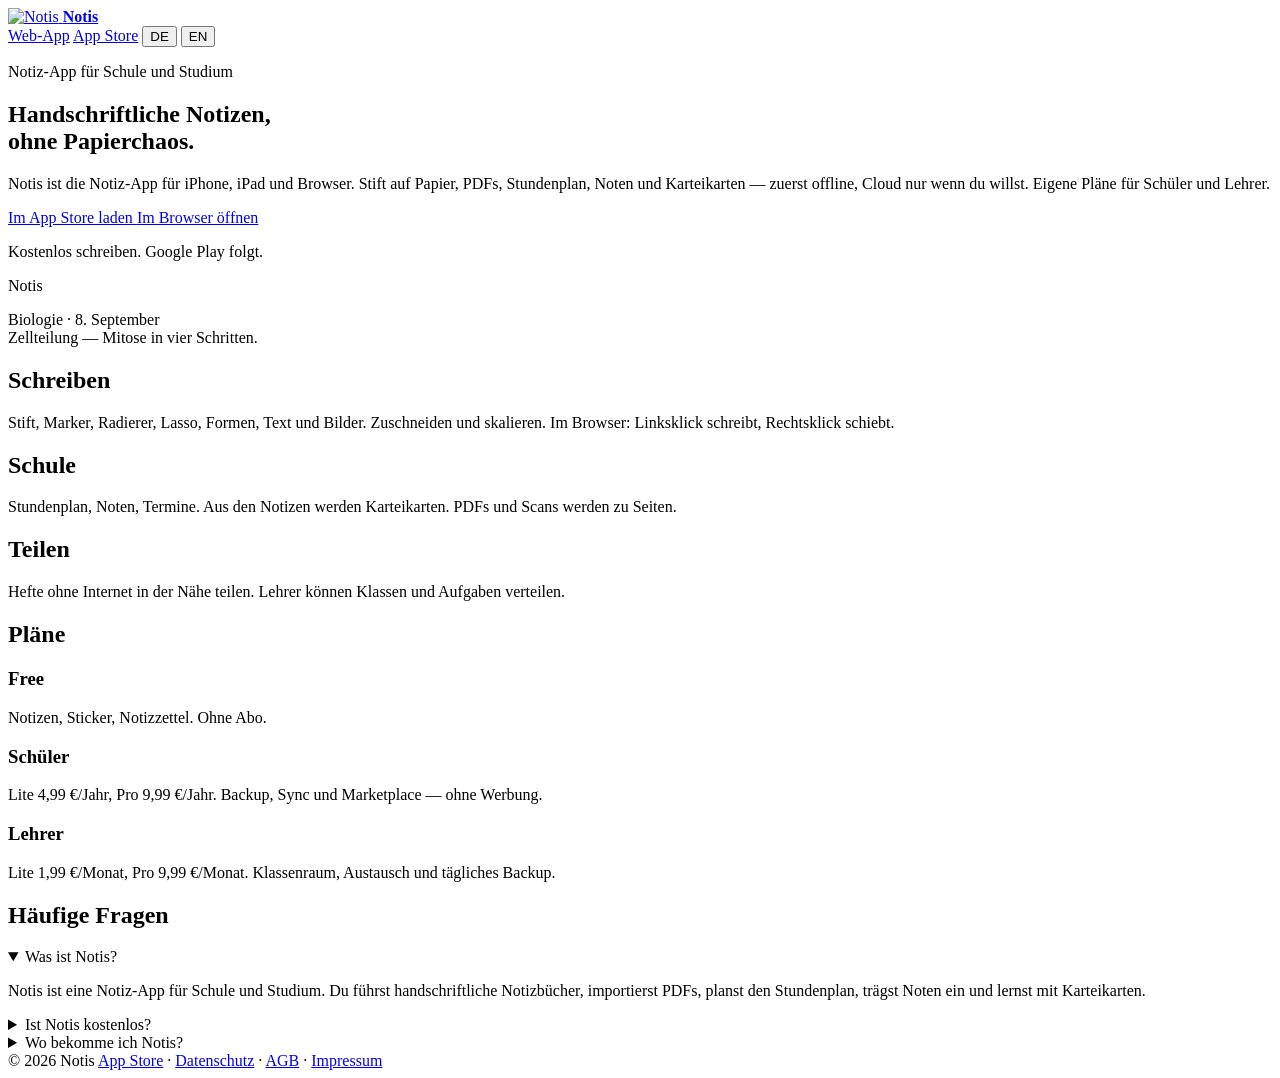
==== commit 5c3c251e: "Ship Schüler and Lehrer paywalls, a calmer library, and 1.0.6 for App Store Connect. Co-authored-by:" ====
--- a/hosting/index.html
+++ b/hosting/index.html
@@ -3,38 +3,98 @@
 <head>
   <meta charset="utf-8">
   <meta name="viewport" content="width=device-width, initial-scale=1">
-  <title>Notis — Notizbücher für Schule und Studium</title>
+  <title>Notis — Notiz-App für Schule und Studium</title>
   <meta name="application-name" content="Notis">
   <meta name="apple-mobile-web-app-title" content="Notis">
   <meta name="theme-color" content="#5B4BE0">
-  <meta name="description" content="Notis: handschriftliche Notizbücher mit Stift, Text, Sticker, Stundenplan, Live-Ordner und Lehrer-Tools. Offline zuerst, optional Cloud. Im Browser: Linksklick schreibt, Rechtsklick schiebt.">
+  <meta name="robots" content="index, follow">
+  <meta name="description" content="Notis ist eine Notiz-App für Schule und Studium: handschriftliche Notizbücher, PDFs, Stundenplan, Noten und Karteikarten. Offline zuerst, optional Cloud. Kostenlos im App Store und im Browser.">
+  <meta name="keywords" content="Notis, Notiz-App, Notizen App, Schule, Studium, Handschrift, iPad, iPhone, Stundenplan">
   <meta property="og:type" content="website">
   <meta property="og:site_name" content="Notis">
-  <meta property="og:title" content="Notis">
-  <meta property="og:description" content="Handwritten notebooks for school: stylus, text, stickers, timetable, nearby share and teacher tools. Offline first, optional cloud.">
+  <meta property="og:locale" content="de_DE">
+  <meta property="og:locale:alternate" content="en_US">
+  <meta property="og:title" content="Notis — Notiz-App für Schule und Studium">
+  <meta property="og:description" content="Handschriftliche Notizbücher für Schule und Studium. Stift, PDF, Stundenplan und Karteikarten. Offline zuerst.">
   <meta property="og:url" content="https://notis-notizbuecher.web.app/">
   <meta property="og:image" content="https://notis-notizbuecher.web.app/img/app_icon.png">
+  <meta name="twitter:card" content="summary">
+  <meta name="twitter:title" content="Notis — Notiz-App für Schule und Studium">
+  <meta name="twitter:description" content="Handschriftliche Notizbücher für Schule und Studium. Im App Store und im Browser.">
   <link rel="canonical" href="https://notis-notizbuecher.web.app/">
+  <link rel="alternate" hreflang="de" href="https://notis-notizbuecher.web.app/">
+  <link rel="alternate" hreflang="en" href="https://notis-notizbuecher.web.app/?lang=en">
+  <link rel="alternate" hreflang="x-default" href="https://notis-notizbuecher.web.app/">
   <link rel="icon" type="image/png" href="/img/app_icon.png">
   <link rel="apple-touch-icon" href="/img/app_icon.png">
   <link rel="preconnect" href="https://fonts.googleapis.com">
   <link rel="preconnect" href="https://fonts.gstatic.com" crossorigin>
   <link href="https://fonts.googleapis.com/css2?family=Inter:wght@400;500;600&family=Plus+Jakarta+Sans:wght@600;700;800&display=swap" rel="stylesheet">
-  <link rel="stylesheet" href="/css/site.css?v=20260905">
+  <link rel="stylesheet" href="/css/site.css?v=20260910">
   <script type="application/ld+json">
   {
     "@context": "https://schema.org",
-    "@type": "SoftwareApplication",
-    "name": "Notis",
-    "applicationCategory": "EducationalApplication",
-    "operatingSystem": "iOS, Web",
-    "url": "https://notis-notizbuecher.web.app/",
-    "downloadUrl": "https://apps.apple.com/us/app/notis/id6801918801",
-    "installUrl": "https://apps.apple.com/us/app/notis/id6801918801",
-    "image": "https://notis-notizbuecher.web.app/img/app_icon.png",
-    "description": "Notis is a notebook app for school and university: handwriting, timetable, grades, flashcards and nearby sharing. Offline first, with optional cloud sign-in.",
-    "offers": { "@type": "Offer", "price": "0", "priceCurrency": "EUR" },
-    "publisher": { "@type": "Organization", "name": "Notis" }
+    "@graph": [
+      {
+        "@type": "Organization",
+        "@id": "https://notis-notizbuecher.web.app/#org",
+        "name": "Notis",
+        "url": "https://notis-notizbuecher.web.app/",
+        "logo": "https://notis-notizbuecher.web.app/img/app_icon.png",
+        "sameAs": ["https://apps.apple.com/us/app/notis/id6801918801"]
+      },
+      {
+        "@type": "WebSite",
+        "@id": "https://notis-notizbuecher.web.app/#website",
+        "name": "Notis",
+        "alternateName": ["Notis Notizen", "Notis Notiz-App", "Notis Notizbücher"],
+        "url": "https://notis-notizbuecher.web.app/",
+        "inLanguage": ["de", "en"],
+        "publisher": { "@id": "https://notis-notizbuecher.web.app/#org" }
+      },
+      {
+        "@type": "SoftwareApplication",
+        "name": "Notis",
+        "applicationCategory": "EducationalApplication",
+        "operatingSystem": "iOS, iPadOS, Web",
+        "url": "https://notis-notizbuecher.web.app/",
+        "downloadUrl": "https://apps.apple.com/us/app/notis/id6801918801",
+        "installUrl": "https://apps.apple.com/us/app/notis/id6801918801",
+        "image": "https://notis-notizbuecher.web.app/img/app_icon.png",
+        "description": "Notis ist eine Notiz-App für Schule und Studium: handschriftliche Notizbücher, PDF-Import, Stundenplan, Noten und Karteikarten. Offline zuerst, optional Cloud.",
+        "offers": { "@type": "Offer", "price": "0", "priceCurrency": "EUR" },
+        "publisher": { "@id": "https://notis-notizbuecher.web.app/#org" }
+      },
+      {
+        "@type": "FAQPage",
+        "mainEntity": [
+          {
+            "@type": "Question",
+            "name": "Was ist Notis?",
+            "acceptedAnswer": {
+              "@type": "Answer",
+              "text": "Notis ist eine Notiz-App für Schule und Studium. Du schreibst handschriftlich in Notizbüchern, importierst PDFs, planst den Stundenplan und lernst mit Karteikarten. Es gibt eine iPhone- und iPad-App im App Store und dieselbe App im Browser."
+            }
+          },
+          {
+            "@type": "Question",
+            "name": "Ist Notis kostenlos?",
+            "acceptedAnswer": {
+              "@type": "Answer",
+              "text": "Ja. Notizen schreiben geht kostenlos. Cloud-Sync, Backup und Marketplace-Pakete gibt es optional als Lite oder Pro."
+            }
+          },
+          {
+            "@type": "Question",
+            "name": "Wo kann ich Notis laden?",
+            "acceptedAnswer": {
+              "@type": "Answer",
+              "text": "Im Apple App Store für iPhone und iPad und im Browser unter notis-notizbuecher.web.app/app/. Android folgt."
+            }
+          }
+        ]
+      }
+    ]
   }
   </script>
 </head>
@@ -42,15 +102,12 @@
   <div class="wrap">
     <header class="top">
       <a class="brand" href="/">
-        <img src="/img/app_icon.png" alt="Notis App-Icon">
+        <img src="/img/app_icon.png" width="44" height="44" alt="Notis">
         <strong>Notis</strong>
       </a>
       <nav class="nav">
         <a href="/app/">Web-App</a>
         <a href="https://apps.apple.com/us/app/notis/id6801918801">App Store</a>
-        <a href="/datenschutz">Datenschutz</a>
-        <a href="/agb">AGB</a>
-        <a href="/impressum">Impressum</a>
         <span class="lang">
           <button type="button" data-set-lang="de">DE</button>
           <button type="button" data-set-lang="en">EN</button>
@@ -60,58 +117,53 @@
 
     <section class="hero">
       <div>
-        <p class="kicker" data-lang="de">Notizbücher für Schule und Unterricht</p>
-        <p class="kicker" data-lang="en" hidden>Notebooks for school and class</p>
-        <h1>Notis</h1>
-        <p data-lang="de">Dieselbe App wie auf dem Tablet: Handschrift, Text, Sticker, Stundenplan, Live-Ordner und Lehrer-Tools. Zuerst lokal, optional mit Cloud. Im Browser schreibt der Linksklick wie der Stift, der Rechtsklick schiebt wie der Finger.</p>
-        <p data-lang="en" hidden>The same app as on the tablet: handwriting, text, stickers, timetable, Live folder and teacher tools. On-device first, optional cloud. In the browser, left-click writes like the stylus and right-click pans like a finger.</p>
+        <p class="kicker" data-lang="de">Notiz-App für Schule und Studium</p>
+        <p class="kicker" data-lang="en" hidden>Notebook app for school</p>
+        <h1 data-lang="de">Handschriftliche Notizen,<br>ohne Papierchaos.</h1>
+        <h1 data-lang="en" hidden>Handwritten notes,<br>without the paper pile.</h1>
+        <p data-lang="de">Notis ist die Notiz-App für iPhone, iPad und Browser. Stift auf Papier, PDFs, Stundenplan, Noten und Karteikarten — zuerst offline, Cloud nur wenn du willst. Eigene Pläne für Schüler und Lehrer.</p>
+        <p data-lang="en" hidden>Notis is the notes app for iPhone, iPad and the browser. Stylus on paper, PDFs, timetable, grades and flashcards — on-device first, cloud only if you want it. Separate plans for students and teachers.</p>
         <div class="cta-row">
           <a class="btn btn-primary" href="https://apps.apple.com/us/app/notis/id6801918801">
             <span data-lang="de">Im App Store laden</span>
-            <span data-lang="en" hidden>Download on the App Store</span>
+            <span data-lang="en" hidden>Get it on the App Store</span>
           </a>
-          <span class="btn btn-soon" aria-disabled="true">
-            <span data-lang="de">Google Play — bald verfügbar</span>
-            <span data-lang="en" hidden>Google Play — Coming soon</span>
-          </span>
           <a class="btn btn-ghost" href="/app/">
             <span data-lang="de">Im Browser öffnen</span>
             <span data-lang="en" hidden>Open in the browser</span>
           </a>
         </div>
-      </div>
-      <div class="hero-card">
+        <p class="fine" data-lang="de">Kostenlos schreiben. Google Play folgt.</p>
+        <p class="fine" data-lang="en" hidden>Free to write. Google Play is next.</p>
+      </div>
+      <div class="hero-card" aria-hidden="true">
         <div class="desk-page">
-          <p class="kicker">Studio · iOS · Web · Android bald</p>
-          <p data-lang="de">Papier auf dem Schreibtisch — nicht ein dunkler Rahmen drumherum. Looks: Studio, Paper, Fresh und Mono.</p>
-          <p data-lang="en" hidden>Paper on a desk — not a dark frame around it. Looks: Studio, Paper, Fresh and Mono.</p>
+          <p class="kicker">Notis</p>
+          <p data-lang="de">Biologie · 8. September<br>Zellteilung — Mitose in vier Schritten.</p>
+          <p data-lang="en" hidden>Biology · 8 September<br>Cell division — mitosis in four steps.</p>
         </div>
       </div>
     </section>
 
-    <section class="purpose">
-      <h2 data-lang="de">Was Notis kann</h2>
-      <h2 data-lang="en" hidden>What Notis does</h2>
-      <p data-lang="de">Notis ersetzt Papierhefte in Schule und Studium. Die App ist im <a href="https://apps.apple.com/us/app/notis/id6801918801">App Store</a> für iPhone und iPad. Android folgt (Google Play — bald verfügbar). Im Browser unter <a href="/app/">/app/</a> läuft dieselbe Software: Bibliothek, Editor, Stundenplan, Noten, Karteikarten, Marketplace und Lehrerbereich.</p>
-      <p data-lang="en" hidden>Notis replaces paper notebooks at school and university. The app is on the <a href="https://apps.apple.com/us/app/notis/id6801918801">App Store</a> for iPhone and iPad. Android is next (Google Play — coming soon). The web app at <a href="/app/">/app/</a> is the same software: library, editor, timetable, grades, flashcards, marketplace and teacher tools.</p>
-      <ul data-lang="de">
-        <li><strong>Schreiben:</strong> Stift, Marker, Radierer, Lasso, Formen, Text, Sticker, Notizzettel, PDF-Import. Linksklick schreibt, Rechtsklick schiebt.</li>
-        <li><strong>Looks:</strong> Studio, Paper, Fresh und Mono — hell und dunkel, unter Einstellungen.</li>
-        <li><strong>Schule:</strong> Stundenplan, Noten, Termine und Karteikarten aus den Notizen.</li>
-        <li><strong>In der Nähe (App):</strong> Notizbücher ohne Internet teilen. Geteilte Hefte liegen im Live-Ordner mit dem Namen, wer teilt.</li>
-        <li><strong>Lehrer:</strong> Klassen, Aufgaben, Lehrmittel-Austausch und Whiteboard (Lehrer Pro).</li>
-        <li><strong>Marketplace:</strong> KI-Assistent Gemma, OCR und Packs — Free mit Coins, Lite kauft 3, Pro leiht 5.</li>
-        <li><strong>Konto:</strong> Google oder Apple nur für Cloud-Sync. Im Browser geht es auch ohne Konto weiter.</li>
-      </ul>
-      <ul data-lang="en" hidden>
-        <li><strong>Writing:</strong> pen, marker, eraser, lasso, shapes, text, stickers, sticky notes, PDF import. Left-click writes, right-click pans.</li>
-        <li><strong>Looks:</strong> Studio, Paper, Fresh and Mono — light and dark, under Settings.</li>
-        <li><strong>School:</strong> timetable, grades, dates and flashcards from your notes.</li>
-        <li><strong>Nearby (app):</strong> share notebooks without internet. Shared books land in the Live folder with who shared them.</li>
-        <li><strong>Teachers:</strong> classes, assignments, material exchange and whiteboard (Teacher Pro).</li>
-        <li><strong>Marketplace:</strong> Gemma AI, OCR and packs — Free with coins, Lite buys 3, Pro borrows 5.</li>
-        <li><strong>Account:</strong> Google or Apple only for cloud sync. In the browser you can continue without an account.</li>
-      </ul>
+    <section class="grid" aria-label="Funktionen">
+      <article class="card">
+        <h2 data-lang="de">Schreiben</h2>
+        <h2 data-lang="en" hidden>Write</h2>
+        <p data-lang="de">Stift, Marker, Radierer, Lasso, Formen, Text und Bilder. Zuschneiden und skalieren. Im Browser: Linksklick schreibt, Rechtsklick schiebt.</p>
+        <p data-lang="en" hidden>Pen, marker, eraser, lasso, shapes, text and images. Crop and scale. In the browser, left-click writes and right-click pans.</p>
+      </article>
+      <article class="card">
+        <h2 data-lang="de">Schule</h2>
+        <h2 data-lang="en" hidden>School</h2>
+        <p data-lang="de">Stundenplan, Noten, Termine. Aus den Notizen werden Karteikarten. PDFs und Scans werden zu Seiten.</p>
+        <p data-lang="en" hidden>Timetable, grades, dates. Flashcards from your notes. PDFs and scans become pages.</p>
+      </article>
+      <article class="card">
+        <h2 data-lang="de">Teilen</h2>
+        <h2 data-lang="en" hidden>Share</h2>
+        <p data-lang="de">Hefte ohne Internet in der Nähe teilen. Lehrer können Klassen und Aufgaben verteilen.</p>
+        <p data-lang="en" hidden>Share notebooks nearby without internet. Teachers can send classes and assignments.</p>
+      </article>
     </section>
 
     <section class="purpose">
@@ -119,63 +171,57 @@
       <h2 data-lang="en" hidden>Plans</h2>
       <div class="plan-grid">
         <article class="card">
-          <h2 data-lang="de">Schüler Free</h2>
-          <h2 data-lang="en" hidden>Student Free</h2>
-          <p data-lang="de">Kostenlos. Notizen, Sticker, Notizzettel. Marketplace nur mit Coins.</p>
-          <p data-lang="en" hidden>Free. Notes, stickers, sticky notes. Marketplace with coins only.</p>
+          <h3 data-lang="de">Free</h3>
+          <h3 data-lang="en" hidden>Free</h3>
+          <p data-lang="de">Notizen, Sticker, Notizzettel. Ohne Abo.</p>
+          <p data-lang="en" hidden>Notes, stickers, sticky notes. No subscription.</p>
         </article>
         <article class="card">
-          <h2 data-lang="de">Schüler Lite</h2>
-          <h2 data-lang="en" hidden>Student Lite</h2>
-          <p data-lang="de">4,99 €/Jahr oder 20 € einmalig. Wöchentliches Backup, Sync für 5 Notizbücher gleichzeitig, 3 Marketplace-Artikel dauerhaft, danach Coins über Werbung.</p>
-          <p data-lang="en" hidden>€4.99/year or €20 lifetime. Weekly backup, sync for 5 notebooks at a time, 3 permanent marketplace items, then coins from ads.</p>
+          <h3 data-lang="de">Schüler</h3>
+          <h3 data-lang="en" hidden>Student</h3>
+          <p data-lang="de">Lite 4,99 €/Jahr, Pro 9,99 €/Jahr. Backup, Sync und Marketplace — ohne Werbung.</p>
+          <p data-lang="en" hidden>Lite €4.99/year, Pro €9.99/year. Backup, sync and marketplace — without ads.</p>
         </article>
         <article class="card">
-          <h2 data-lang="de">Schüler Pro</h2>
-          <h2 data-lang="en" hidden>Student Pro</h2>
-          <p data-lang="de">9,99 €/Jahr oder 30 € einmalig. Tägliches Backup, unbegrenzter Sync, 5 Marketplace-Leihen.</p>
-          <p data-lang="en" hidden>€9.99/year or €30 lifetime. Daily backup, unlimited sync, 5 marketplace loans.</p>
+          <h3 data-lang="de">Lehrer</h3>
+          <h3 data-lang="en" hidden>Teacher</h3>
+          <p data-lang="de">Lite 1,99 €/Monat, Pro 9,99 €/Monat. Klassenraum, Austausch und tägliches Backup.</p>
+          <p data-lang="en" hidden>Lite €1.99/month, Pro €9.99/month. Classroom, sharing and daily backup.</p>
         </article>
-        <article class="card">
-          <h2 data-lang="de">Lehrer Free</h2>
-          <h2 data-lang="en" hidden>Teacher Free</h2>
-          <p data-lang="de">Kostenlos. Klassen, Stundenplan und Aufgaben lokal. Marketplace nur mit Coins.</p>
-          <p data-lang="en" hidden>Free. Classes, timetable and assignments on device. Marketplace with coins only.</p>
-        </article>
-        <article class="card">
-          <h2 data-lang="de">Lehrer Lite</h2>
-          <h2 data-lang="en" hidden>Teacher Lite</h2>
-          <p data-lang="de">1,99 €/Monat. Wöchentliches Backup, Sync für 5 Notizbücher gleichzeitig, Lehrmittel-Austausch, 3 Marketplace-Artikel dauerhaft, danach Coins über Werbung.</p>
-          <p data-lang="en" hidden>€1.99/month. Weekly backup, sync for 5 notebooks at a time, teacher exchange, 3 permanent marketplace items, then coins from ads.</p>
-        </article>
-        <article class="card">
-          <h2 data-lang="de">Lehrer Pro</h2>
-          <h2 data-lang="en" hidden>Teacher Pro</h2>
-          <p data-lang="de">9,99 €/Monat. Tägliches Backup, Whiteboard, 5 Leihen — auch 5 pro Klasse.</p>
-          <p data-lang="en" hidden>€9.99/month. Daily backup, whiteboard, 5 loans — including 5 per class.</p>
-        </article>
-      </div>
-    </section>
-
-    <section class="grid">
-      <article class="card">
-        <h2 data-lang="de">Offline zuerst</h2>
-        <h2 data-lang="en" hidden>Offline first</h2>
-        <p data-lang="de">Ohne Anmeldung bleiben Notizbücher auf diesem Gerät. Cloud ist freiwillig.</p>
-        <p data-lang="en" hidden>Without signing in, notebooks stay on this device. Cloud is optional.</p>
-      </article>
-      <article class="card">
-        <h2 data-lang="de">iPhone, iPad, Browser</h2>
-        <h2 data-lang="en" hidden>iPhone, iPad, browser</h2>
-        <p data-lang="de">Dieselbe Bibliothek und derselbe Editor im Browser und in der <a href="https://apps.apple.com/us/app/notis/id6801918801">iOS-App</a>. Android kommt bald.</p>
-        <p data-lang="en" hidden>The same library and editor in the browser and in the <a href="https://apps.apple.com/us/app/notis/id6801918801">iOS app</a>. Android is coming soon.</p>
-      </article>
-      <article class="card">
-        <h2 data-lang="de">Rechtliches</h2>
-        <h2 data-lang="en" hidden>Legal</h2>
-        <p data-lang="de"><a href="/datenschutz">Datenschutzerklärung</a>, <a href="/agb">Nutzungsbedingungen</a> und <a href="/impressum">Impressum</a>.</p>
-        <p data-lang="en" hidden><a href="/datenschutz">Privacy policy</a>, <a href="/agb">terms</a> and <a href="/impressum">legal notice</a>.</p>
-      </article>
+      </div>
+    </section>
+
+    <section class="purpose faq" aria-labelledby="faq-title">
+      <h2 id="faq-title" data-lang="de">Häufige Fragen</h2>
+      <h2 data-lang="en" hidden>Questions</h2>
+      <div data-lang="de">
+        <details open>
+          <summary>Was ist Notis?</summary>
+          <p>Notis ist eine Notiz-App für Schule und Studium. Du führst handschriftliche Notizbücher, importierst PDFs, planst den Stundenplan, trägst Noten ein und lernst mit Karteikarten.</p>
+        </details>
+        <details>
+          <summary>Ist Notis kostenlos?</summary>
+          <p>Ja. Schreiben geht ohne Abo. Cloud-Sync und extra Pakete sind optional — eigene Paywalls für Schüler und Lehrer.</p>
+        </details>
+        <details>
+          <summary>Wo bekomme ich Notis?</summary>
+          <p>Im <a href="https://apps.apple.com/us/app/notis/id6801918801">App Store</a> für iPhone und iPad, oder direkt <a href="/app/">im Browser</a>. Android kommt bald.</p>
+        </details>
+      </div>
+      <div data-lang="en" hidden>
+        <details open>
+          <summary>What is Notis?</summary>
+          <p>Notis is a notes app for school and university. You keep handwritten notebooks, import PDFs, plan your timetable, record grades and study with flashcards.</p>
+        </details>
+        <details>
+          <summary>Is Notis free?</summary>
+          <p>Yes. Writing needs no subscription. Cloud sync and extra packs are optional, with separate student and teacher plans.</p>
+        </details>
+        <details>
+          <summary>Where can I get Notis?</summary>
+          <p>On the <a href="https://apps.apple.com/us/app/notis/id6801918801">App Store</a> for iPhone and iPad, or <a href="/app/">in the browser</a>. Android is coming soon.</p>
+        </details>
+      </div>
     </section>
 
     <footer>
@@ -188,6 +234,6 @@
       </span>
     </footer>
   </div>
-  <script src="/js/site.js?v=20260905"></script>
+  <script src="/js/site.js?v=20260910"></script>
 </body>
 </html>
